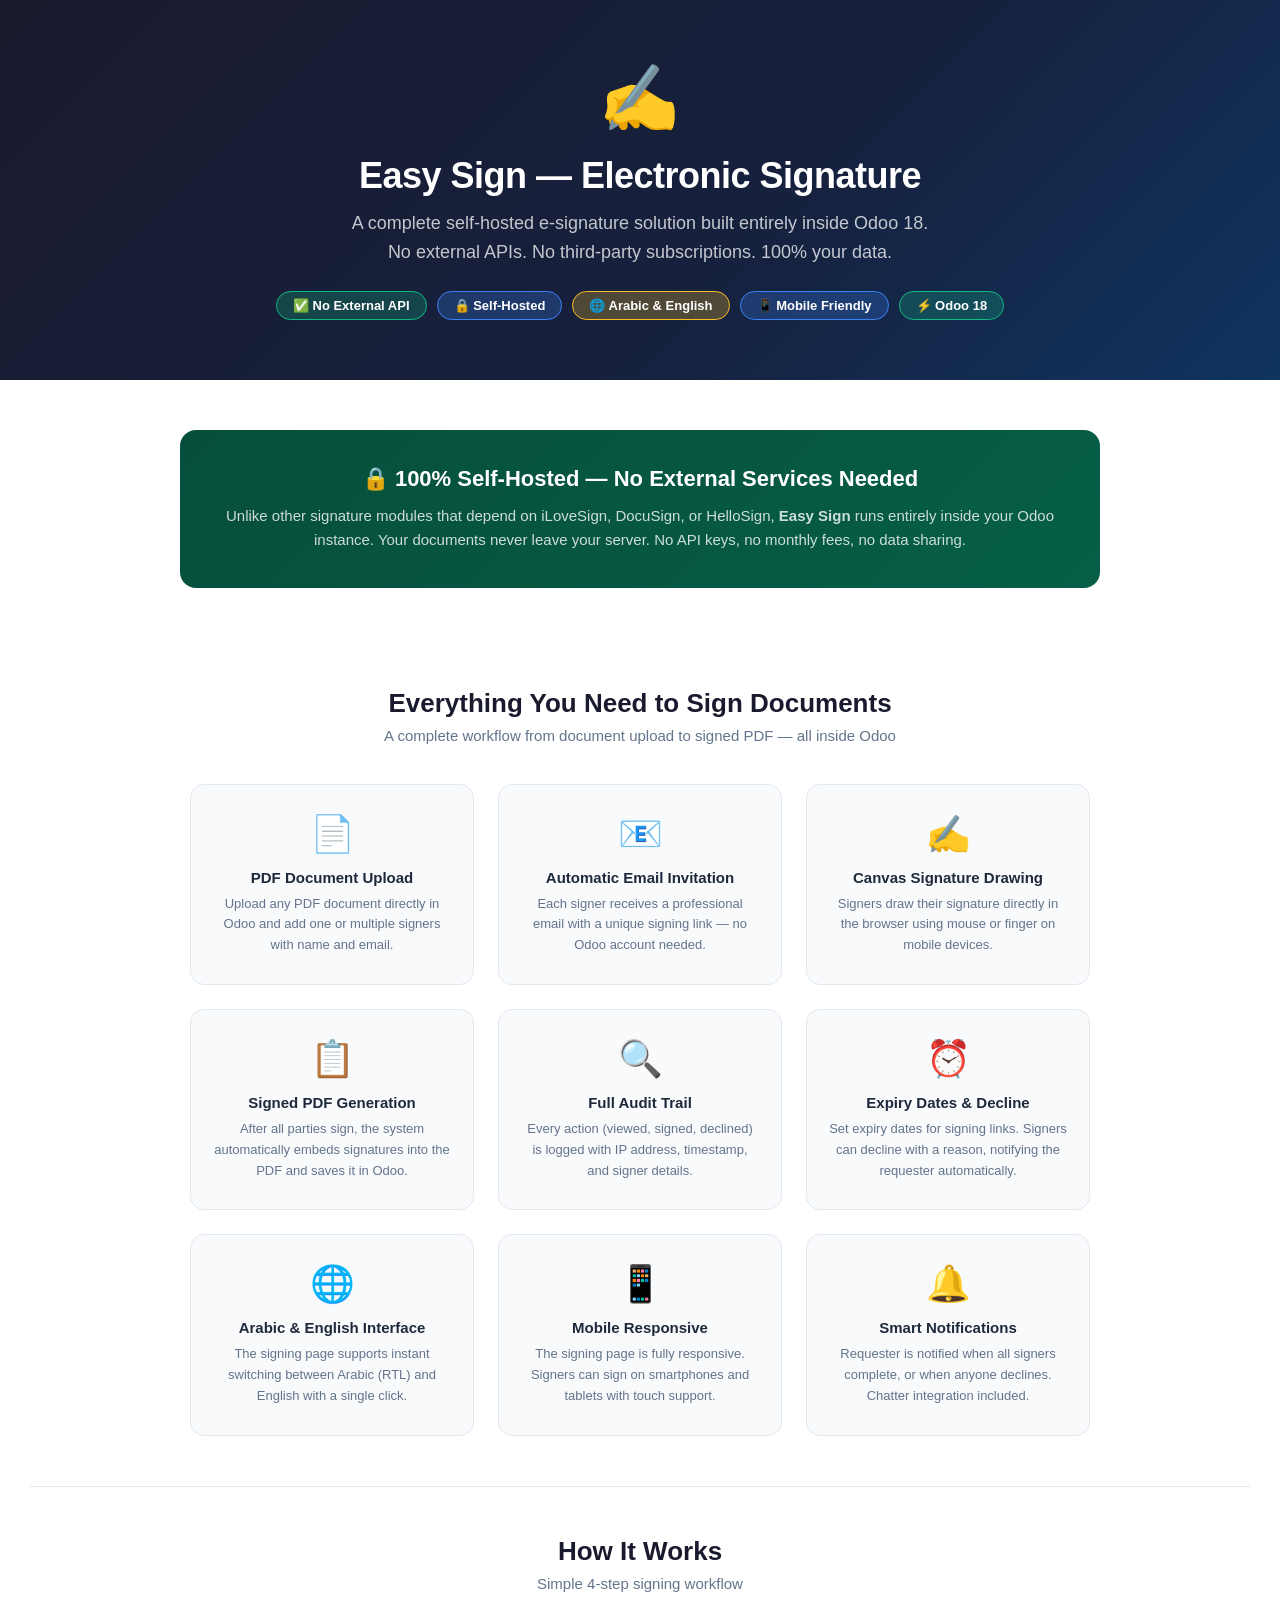
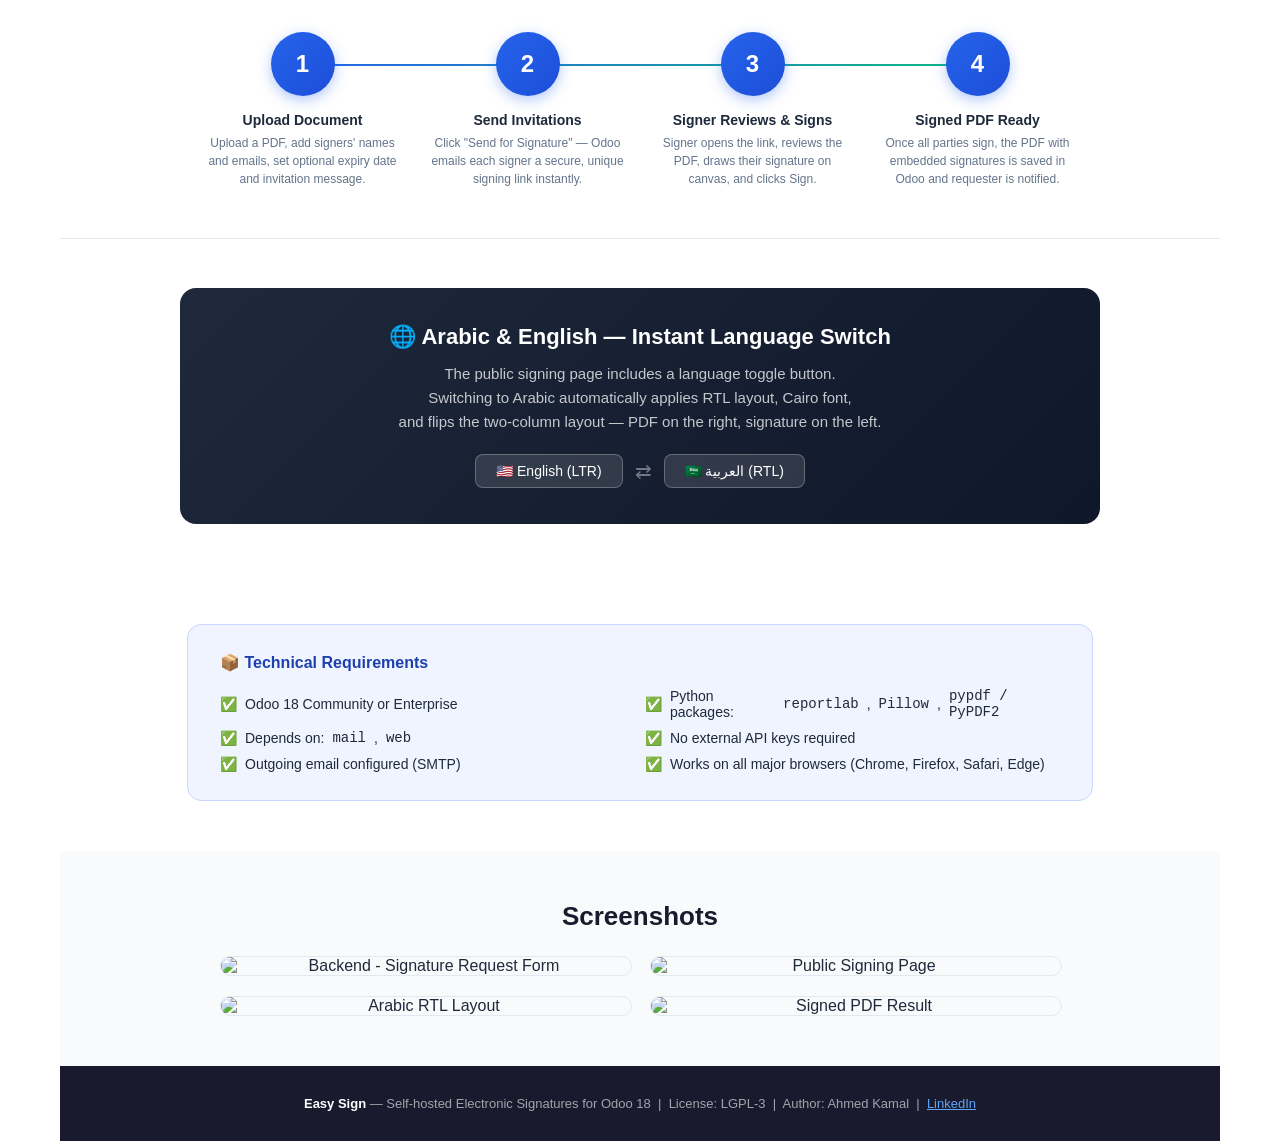
==== static/description/index.html @ c014c870 "Initial release: Easy Sign 18.0.1.0.0 Self-hosted electronic signature module for Odoo 18. - PDF doc" ====
<!DOCTYPE html>
<html lang="en">
<head>
    <meta charset="utf-8"/>
    <meta name="viewport" content="width=device-width, initial-scale=1"/>
    <style>
        body {
            font-family: 'Segoe UI', Arial, sans-serif;
            color: #1e293b;
            margin: 0;
            padding: 0;
            background: #fff;
        }

        /* ── Hero ── */
        .es-hero {
            background: linear-gradient(135deg, #1a1a2e 0%, #16213e 60%, #0f3460 100%);
            padding: 60px 40px;
            text-align: center;
            color: #fff;
        }
        .es-hero-icon {
            font-size: 64px;
            margin-bottom: 20px;
            display: block;
        }
        .es-hero h1 {
            font-size: 36px;
            font-weight: 800;
            margin: 0 0 12px 0;
            letter-spacing: -0.5px;
        }
        .es-hero p {
            font-size: 18px;
            color: rgba(255,255,255,0.75);
            margin: 0 auto;
            max-width: 600px;
            line-height: 1.6;
        }
        .es-badge-row {
            margin-top: 24px;
            display: flex;
            gap: 10px;
            justify-content: center;
            flex-wrap: wrap;
        }
        .es-badge {
            padding: 6px 16px;
            border-radius: 20px;
            font-size: 13px;
            font-weight: 700;
            border: 1.5px solid rgba(255,255,255,0.3);
            color: #fff;
        }
        .es-badge-green { background: rgba(16,185,129,0.25); border-color: #10b981; }
        .es-badge-blue  { background: rgba(59,130,246,0.25); border-color: #3b82f6; }
        .es-badge-gold  { background: rgba(251,191,36,0.25); border-color: #fbbf24; }

        /* ── Section ── */
        .es-section {
            max-width: 900px;
            margin: 0 auto;
            padding: 50px 30px;
        }
        .es-section-title {
            font-size: 26px;
            font-weight: 800;
            color: #1a1a2e;
            margin: 0 0 8px 0;
            text-align: center;
        }
        .es-section-sub {
            font-size: 15px;
            color: #64748b;
            text-align: center;
            margin: 0 0 40px 0;
        }

        /* ── Features grid ── */
        .es-features {
            display: grid;
            grid-template-columns: repeat(3, 1fr);
            gap: 24px;
            margin-top: 32px;
        }
        .es-feature-card {
            background: #f8fafc;
            border: 1px solid #e2e8f0;
            border-radius: 14px;
            padding: 28px 22px;
            text-align: center;
            transition: transform 0.2s, box-shadow 0.2s;
        }
        .es-feature-card:hover {
            transform: translateY(-4px);
            box-shadow: 0 8px 24px rgba(0,0,0,0.08);
        }
        .es-feature-icon {
            font-size: 36px;
            margin-bottom: 14px;
            display: block;
        }
        .es-feature-title {
            font-size: 15px;
            font-weight: 700;
            color: #1e293b;
            margin: 0 0 8px 0;
        }
        .es-feature-desc {
            font-size: 13px;
            color: #64748b;
            line-height: 1.6;
            margin: 0;
        }

        /* ── How it works ── */
        .es-steps {
            display: flex;
            gap: 0;
            margin-top: 32px;
            position: relative;
        }
        .es-steps::before {
            content: '';
            position: absolute;
            top: 32px;
            left: 10%;
            right: 10%;
            height: 2px;
            background: linear-gradient(90deg, #2563eb, #10b981);
            z-index: 0;
        }
        .es-step {
            flex: 1;
            text-align: center;
            position: relative;
            z-index: 1;
            padding: 0 12px;
        }
        .es-step-num {
            width: 64px;
            height: 64px;
            border-radius: 50%;
            background: linear-gradient(135deg, #2563eb, #1d4ed8);
            color: #fff;
            font-size: 24px;
            font-weight: 800;
            display: flex;
            align-items: center;
            justify-content: center;
            margin: 0 auto 16px;
            box-shadow: 0 4px 14px rgba(37,99,235,0.35);
        }
        .es-step-title {
            font-size: 14px;
            font-weight: 700;
            color: #1e293b;
            margin: 0 0 6px 0;
        }
        .es-step-desc {
            font-size: 12px;
            color: #64748b;
            line-height: 1.5;
            margin: 0;
        }

        /* ── No external API banner ── */
        .es-no-api {
            background: linear-gradient(135deg, #064e3b, #065f46);
            border-radius: 16px;
            padding: 36px 40px;
            text-align: center;
            color: #fff;
            margin: 0 30px 50px;
            max-width: 840px;
            margin-left: auto;
            margin-right: auto;
        }
        .es-no-api h3 {
            font-size: 22px;
            font-weight: 800;
            margin: 0 0 12px 0;
        }
        .es-no-api p {
            font-size: 15px;
            color: rgba(255,255,255,0.8);
            margin: 0;
            line-height: 1.6;
        }

        /* ── Bilingual highlight ── */
        .es-bilingual {
            background: linear-gradient(135deg, #1e293b, #0f172a);
            border-radius: 16px;
            padding: 36px 40px;
            text-align: center;
            color: #fff;
            margin-bottom: 50px;
            max-width: 840px;
            margin-left: auto;
            margin-right: auto;
        }
        .es-bilingual h3 { font-size: 22px; font-weight: 800; margin: 0 0 12px 0; }
        .es-bilingual p  { font-size: 15px; color: rgba(255,255,255,0.75); margin: 0; line-height: 1.6; }

        /* ── Requirements ── */
        .es-requirements {
            background: #f0f4ff;
            border: 1px solid #c7d7fe;
            border-radius: 14px;
            padding: 28px 32px;
            max-width: 840px;
            margin: 0 auto 50px;
        }
        .es-requirements h4 {
            font-size: 16px;
            font-weight: 700;
            color: #1e40af;
            margin: 0 0 16px 0;
        }
        .es-req-list {
            list-style: none;
            padding: 0;
            margin: 0;
            display: grid;
            grid-template-columns: 1fr 1fr;
            gap: 10px;
        }
        .es-req-list li {
            font-size: 14px;
            color: #1e293b;
            display: flex;
            align-items: center;
            gap: 8px;
        }
        .es-req-list li::before {
            content: '✅';
            font-size: 14px;
            flex-shrink: 0;
        }

        /* ── Divider ── */
        .es-divider {
            height: 1px;
            background: #e2e8f0;
            margin: 0 30px;
        }

        /* ── Screenshot placeholder ── */
        .es-screenshots {
            background: #f8fafc;
            padding: 50px 30px;
            text-align: center;
        }
        .es-screenshot-wrap {
            display: grid;
            grid-template-columns: 1fr 1fr;
            gap: 20px;
            max-width: 840px;
            margin: 24px auto 0;
        }
        .es-screenshot-box {
            background: #e2e8f0;
            border-radius: 10px;
            height: 200px;
            display: flex;
            align-items: center;
            justify-content: center;
            color: #94a3b8;
            font-size: 13px;
            font-weight: 600;
        }

        /* ── Footer ── */
        .es-footer-strip {
            background: #1a1a2e;
            padding: 30px 40px;
            text-align: center;
            color: rgba(255,255,255,0.6);
            font-size: 13px;
        }
        .es-footer-strip strong { color: #fff; }

        @media (max-width: 768px) {
            .es-features { grid-template-columns: 1fr; }
            .es-steps { flex-direction: column; gap: 20px; }
            .es-steps::before { display: none; }
            .es-req-list { grid-template-columns: 1fr; }
            .es-screenshot-wrap { grid-template-columns: 1fr; }
        }
    </style>
</head>
<body>

<!-- ══════════════════════════════════════════════════
     HERO
══════════════════════════════════════════════════ -->
<div class="es-hero">
    <span class="es-hero-icon">✍️</span>
    <h1>Easy Sign — Electronic Signature</h1>
    <p>
        A complete self-hosted e-signature solution built entirely inside Odoo 18.
        No external APIs. No third-party subscriptions. 100% your data.
    </p>
    <div class="es-badge-row">
        <span class="es-badge es-badge-green">✅ No External API</span>
        <span class="es-badge es-badge-blue">🔒 Self-Hosted</span>
        <span class="es-badge es-badge-gold">🌐 Arabic &amp; English</span>
        <span class="es-badge es-badge-blue">📱 Mobile Friendly</span>
        <span class="es-badge es-badge-green">⚡ Odoo 18</span>
    </div>
</div>

<!-- ══════════════════════════════════════════════════
     NO EXTERNAL API BANNER
══════════════════════════════════════════════════ -->
<div style="padding: 50px 30px 0;">
    <div class="es-no-api">
        <h3>🔒 100% Self-Hosted — No External Services Needed</h3>
        <p>
            Unlike other signature modules that depend on iLoveSign, DocuSign, or HelloSign,
            <strong>Easy Sign</strong> runs entirely inside your Odoo instance.
            Your documents never leave your server. No API keys, no monthly fees, no data sharing.
        </p>
    </div>
</div>

<!-- ══════════════════════════════════════════════════
     FEATURES
══════════════════════════════════════════════════ -->
<div class="es-section">
    <h2 class="es-section-title">Everything You Need to Sign Documents</h2>
    <p class="es-section-sub">A complete workflow from document upload to signed PDF — all inside Odoo</p>

    <div class="es-features">
        <div class="es-feature-card">
            <span class="es-feature-icon">📄</span>
            <p class="es-feature-title">PDF Document Upload</p>
            <p class="es-feature-desc">Upload any PDF document directly in Odoo and add one or multiple signers with name and email.</p>
        </div>
        <div class="es-feature-card">
            <span class="es-feature-icon">📧</span>
            <p class="es-feature-title">Automatic Email Invitation</p>
            <p class="es-feature-desc">Each signer receives a professional email with a unique signing link — no Odoo account needed.</p>
        </div>
        <div class="es-feature-card">
            <span class="es-feature-icon">✍️</span>
            <p class="es-feature-title">Canvas Signature Drawing</p>
            <p class="es-feature-desc">Signers draw their signature directly in the browser using mouse or finger on mobile devices.</p>
        </div>
        <div class="es-feature-card">
            <span class="es-feature-icon">📋</span>
            <p class="es-feature-title">Signed PDF Generation</p>
            <p class="es-feature-desc">After all parties sign, the system automatically embeds signatures into the PDF and saves it in Odoo.</p>
        </div>
        <div class="es-feature-card">
            <span class="es-feature-icon">🔍</span>
            <p class="es-feature-title">Full Audit Trail</p>
            <p class="es-feature-desc">Every action (viewed, signed, declined) is logged with IP address, timestamp, and signer details.</p>
        </div>
        <div class="es-feature-card">
            <span class="es-feature-icon">⏰</span>
            <p class="es-feature-title">Expiry Dates &amp; Decline</p>
            <p class="es-feature-desc">Set expiry dates for signing links. Signers can decline with a reason, notifying the requester automatically.</p>
        </div>
        <div class="es-feature-card">
            <span class="es-feature-icon">🌐</span>
            <p class="es-feature-title">Arabic &amp; English Interface</p>
            <p class="es-feature-desc">The signing page supports instant switching between Arabic (RTL) and English with a single click.</p>
        </div>
        <div class="es-feature-card">
            <span class="es-feature-icon">📱</span>
            <p class="es-feature-title">Mobile Responsive</p>
            <p class="es-feature-desc">The signing page is fully responsive. Signers can sign on smartphones and tablets with touch support.</p>
        </div>
        <div class="es-feature-card">
            <span class="es-feature-icon">🔔</span>
            <p class="es-feature-title">Smart Notifications</p>
            <p class="es-feature-desc">Requester is notified when all signers complete, or when anyone declines. Chatter integration included.</p>
        </div>
    </div>
</div>

<div class="es-divider"/>

<!-- ══════════════════════════════════════════════════
     HOW IT WORKS
══════════════════════════════════════════════════ -->
<div class="es-section">
    <h2 class="es-section-title">How It Works</h2>
    <p class="es-section-sub">Simple 4-step signing workflow</p>

    <div class="es-steps">
        <div class="es-step">
            <div class="es-step-num">1</div>
            <p class="es-step-title">Upload Document</p>
            <p class="es-step-desc">Upload a PDF, add signers' names and emails, set optional expiry date and invitation message.</p>
        </div>
        <div class="es-step">
            <div class="es-step-num">2</div>
            <p class="es-step-title">Send Invitations</p>
            <p class="es-step-desc">Click "Send for Signature" — Odoo emails each signer a secure, unique signing link instantly.</p>
        </div>
        <div class="es-step">
            <div class="es-step-num">3</div>
            <p class="es-step-title">Signer Reviews &amp; Signs</p>
            <p class="es-step-desc">Signer opens the link, reviews the PDF, draws their signature on canvas, and clicks Sign.</p>
        </div>
        <div class="es-step">
            <div class="es-step-num">4</div>
            <p class="es-step-title">Signed PDF Ready</p>
            <p class="es-step-desc">Once all parties sign, the PDF with embedded signatures is saved in Odoo and requester is notified.</p>
        </div>
    </div>
</div>

<div class="es-divider"/>

<!-- ══════════════════════════════════════════════════
     BILINGUAL SECTION
══════════════════════════════════════════════════ -->
<div style="padding: 50px 30px 0;">
    <div class="es-bilingual">
        <h3>🌐 Arabic &amp; English — Instant Language Switch</h3>
        <p>
            The public signing page includes a language toggle button.<br/>
            Switching to Arabic automatically applies RTL layout, Cairo font,<br/>
            and flips the two-column layout — PDF on the right, signature on the left.
        </p>
        <div style="margin-top: 20px; display: flex; gap: 12px; justify-content: center; flex-wrap: wrap;">
            <span style="background: rgba(255,255,255,0.12); border: 1px solid rgba(255,255,255,0.25); border-radius: 8px; padding: 8px 20px; font-size: 14px; color: #fff;">🇺🇸 English (LTR)</span>
            <span style="font-size: 20px; color: rgba(255,255,255,0.4); display: flex; align-items: center;">⇄</span>
            <span style="background: rgba(255,255,255,0.12); border: 1px solid rgba(255,255,255,0.25); border-radius: 8px; padding: 8px 20px; font-size: 14px; color: #fff;">🇸🇦 العربية (RTL)</span>
        </div>
    </div>
</div>

<!-- ══════════════════════════════════════════════════
     REQUIREMENTS
══════════════════════════════════════════════════ -->
<div style="padding: 50px 30px 0;">
    <div class="es-requirements">
        <h4>📦 Technical Requirements</h4>
        <ul class="es-req-list">
            <li>Odoo 18 Community or Enterprise</li>
            <li>Python packages: <code>reportlab</code>, <code>Pillow</code>, <code>pypdf / PyPDF2</code></li>
            <li>Depends on: <code>mail</code>, <code>web</code></li>
            <li>No external API keys required</li>
            <li>Outgoing email configured (SMTP)</li>
            <li>Works on all major browsers (Chrome, Firefox, Safari, Edge)</li>
        </ul>
    </div>
</div>

<!-- ══════════════════════════════════════════════════
     SCREENSHOTS SECTION
══════════════════════════════════════════════════ -->
<div class="es-screenshots">
    <h2 class="es-section-title">Screenshots</h2>
    <div class="es-screenshot-wrap">
        <img src="screenshots/1_backend.png" alt="Backend - Signature Request Form"
             style="border-radius:10px;border:1px solid #e2e8f0;width:100%;"/>
        <img src="screenshots/2_signing_page.png" alt="Public Signing Page"
             style="border-radius:10px;border:1px solid #e2e8f0;width:100%;"/>
        <img src="screenshots/3_arabic.png" alt="Arabic RTL Layout"
             style="border-radius:10px;border:1px solid #e2e8f0;width:100%;"/>
        <img src="screenshots/4_signed_pdf.png" alt="Signed PDF Result"
             style="border-radius:10px;border:1px solid #e2e8f0;width:100%;"/>
    </div>
</div>

<!-- ══════════════════════════════════════════════════
     FOOTER
══════════════════════════════════════════════════ -->
<div class="es-footer-strip">
    <strong>Easy Sign</strong> — Self-hosted Electronic Signatures for Odoo 18 &nbsp;|&nbsp;
    License: LGPL-3 &nbsp;|&nbsp; Author: Ahmed Kamal &nbsp;|&nbsp;
    <a href="https://www.linkedin.com/in/ahmed-kamal-97569316b/" style="color:#60a5fa;">LinkedIn</a>
</div>

</body>
</html>
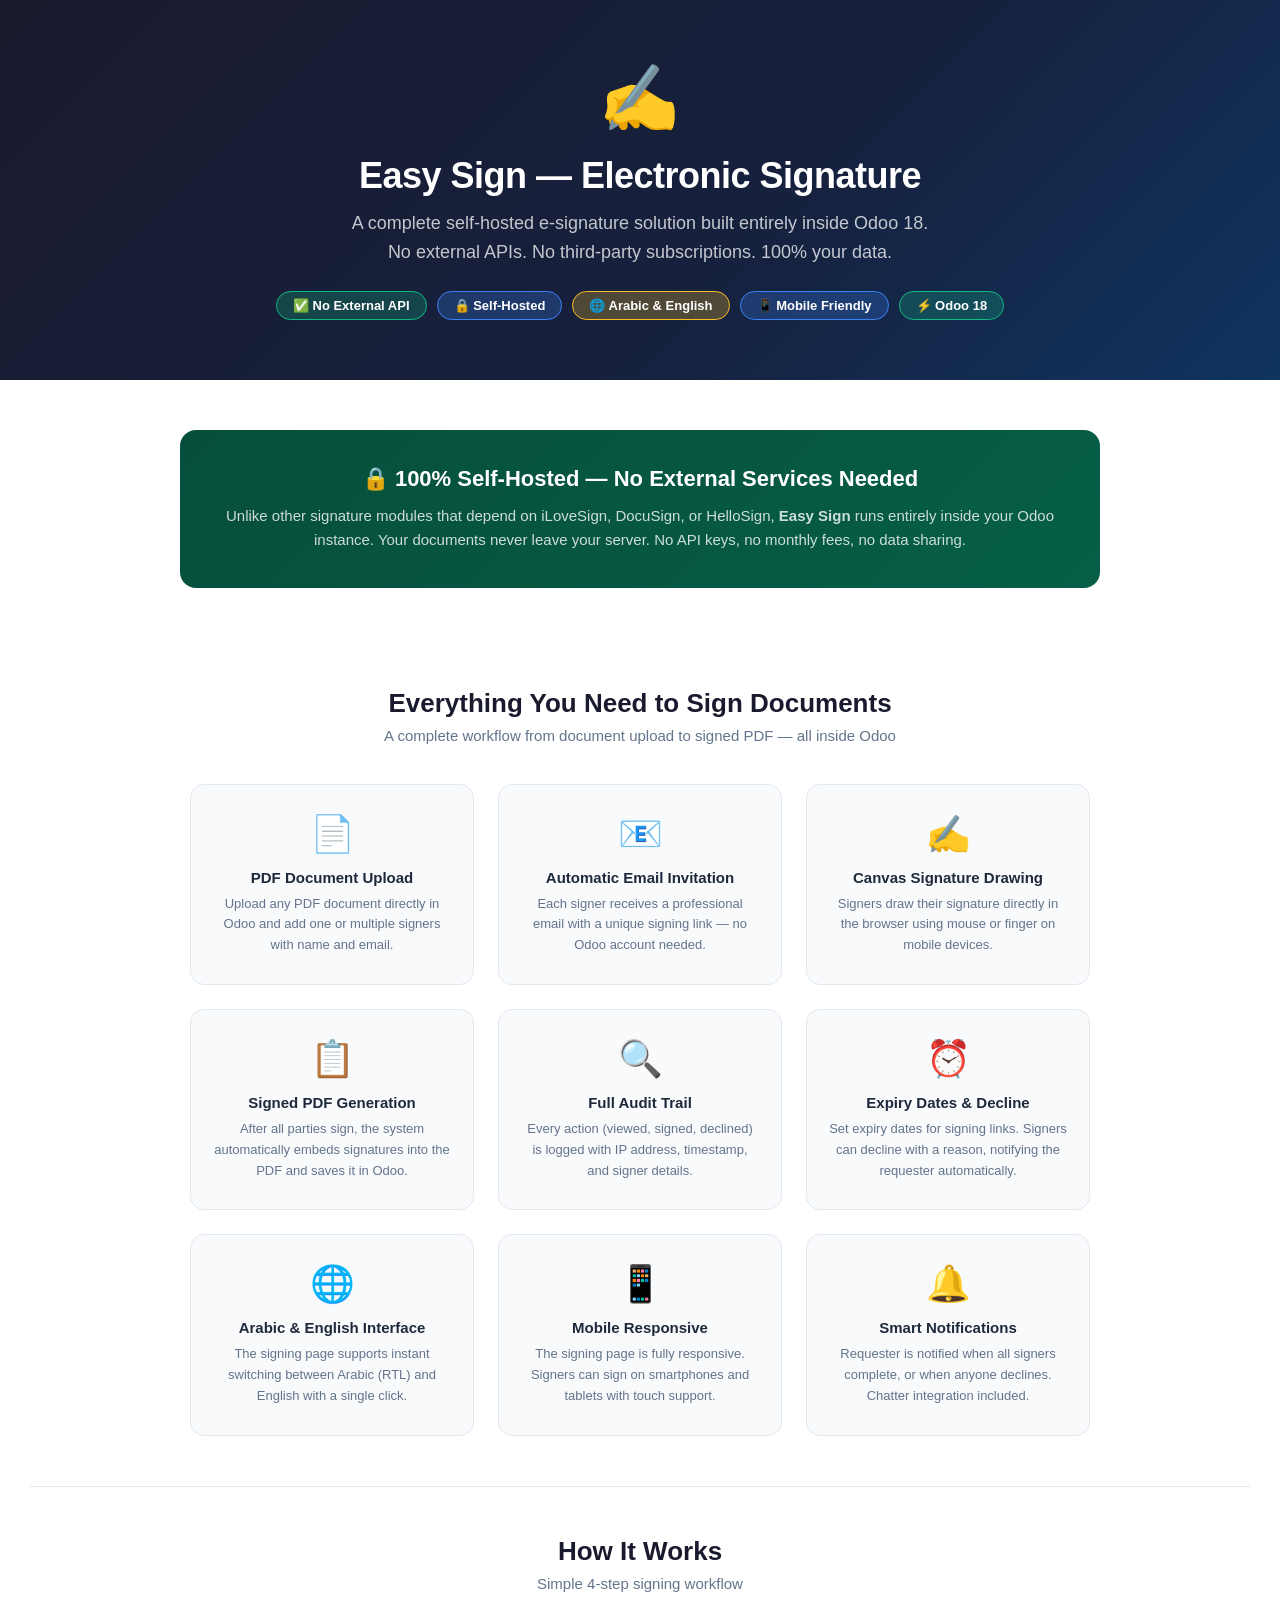
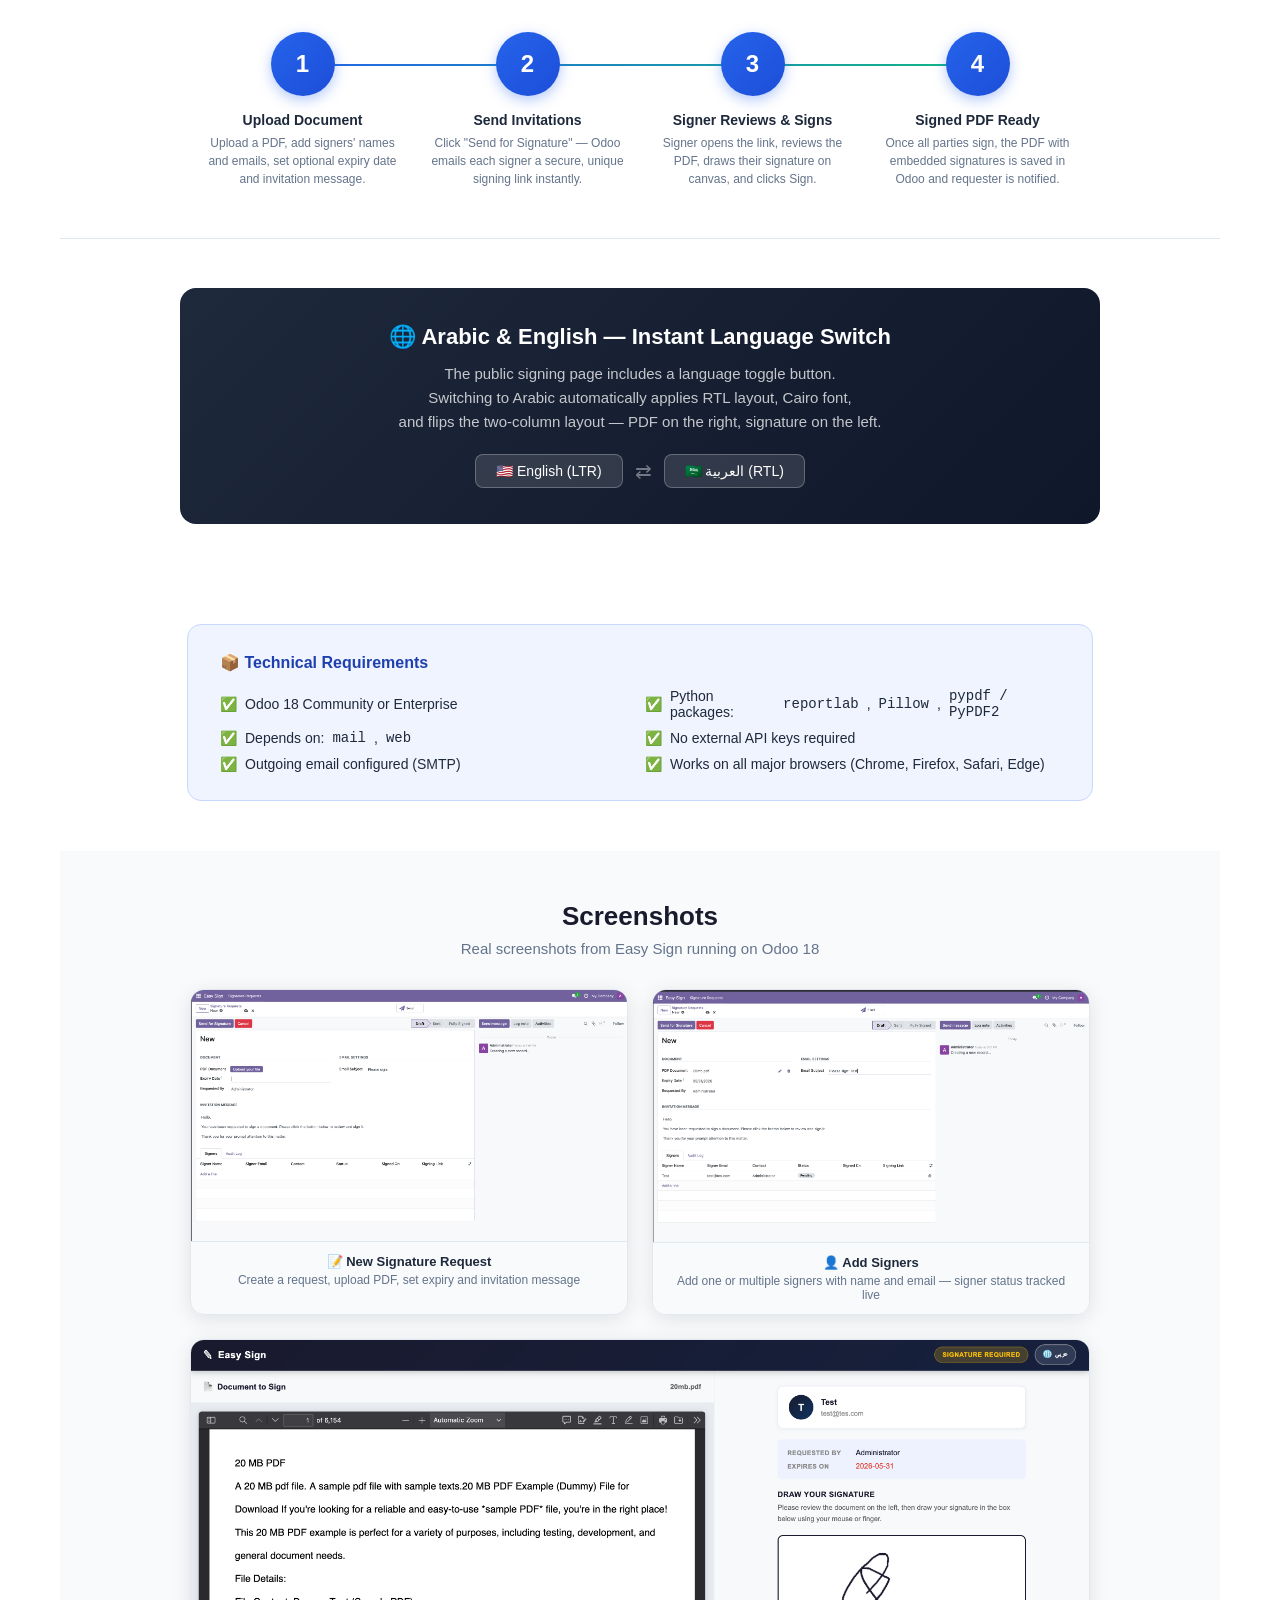
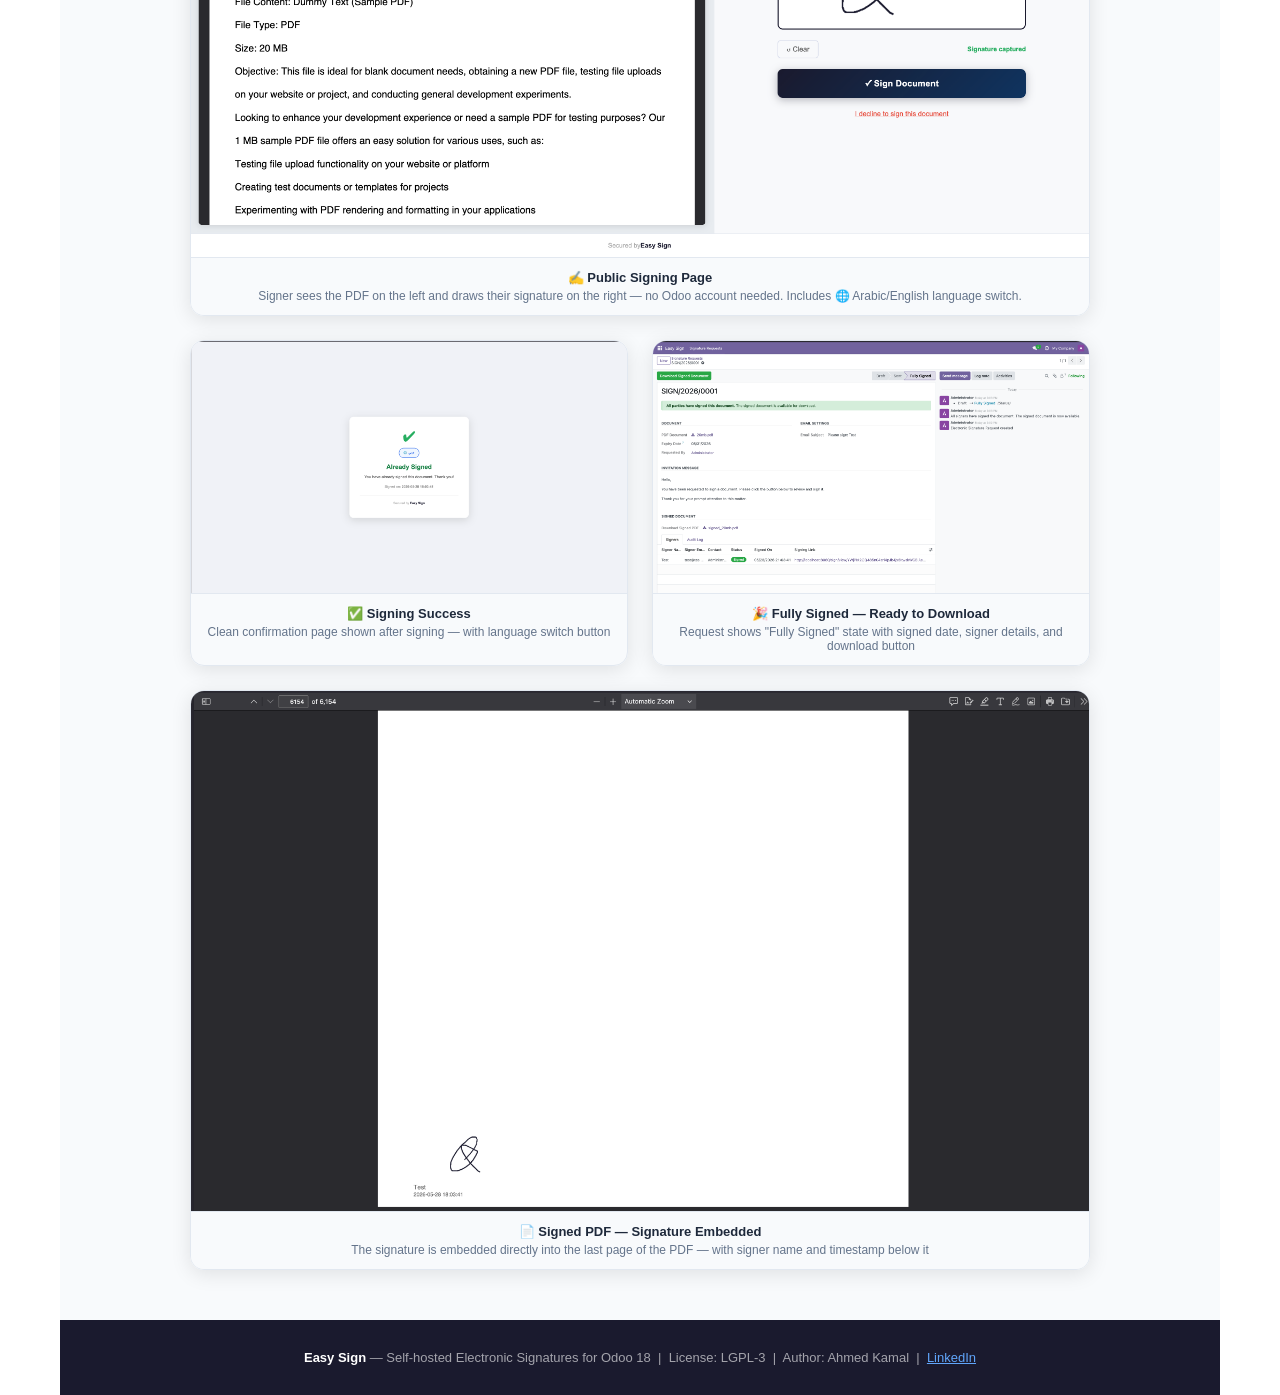
==== commit f34dd6fe: "ff" ====
--- a/static/description/index.html
+++ b/static/description/index.html
@@ -457,15 +457,70 @@
 ══════════════════════════════════════════════════ -->
 <div class="es-screenshots">
     <h2 class="es-section-title">Screenshots</h2>
-    <div class="es-screenshot-wrap">
-        <img src="screenshots/1_backend.png" alt="Backend - Signature Request Form"
-             style="border-radius:10px;border:1px solid #e2e8f0;width:100%;"/>
-        <img src="screenshots/2_signing_page.png" alt="Public Signing Page"
-             style="border-radius:10px;border:1px solid #e2e8f0;width:100%;"/>
-        <img src="screenshots/3_arabic.png" alt="Arabic RTL Layout"
-             style="border-radius:10px;border:1px solid #e2e8f0;width:100%;"/>
-        <img src="screenshots/4_signed_pdf.png" alt="Signed PDF Result"
-             style="border-radius:10px;border:1px solid #e2e8f0;width:100%;"/>
+    <p style="text-align:center;color:#64748b;font-size:15px;margin:0 0 32px 0;">Real screenshots from Easy Sign running on Odoo 18</p>
+
+    <div style="max-width:900px;margin:0 auto;display:grid;grid-template-columns:1fr 1fr;gap:24px;">
+
+        <!-- Screenshot 1 -->
+        <div style="border-radius:14px;overflow:hidden;box-shadow:0 4px 20px rgba(0,0,0,0.10);border:1px solid #e2e8f0;">
+            <img src="screenshots/1_new_request.png" alt="New Signature Request Form"
+                 style="width:100%;display:block;"/>
+            <div style="padding:12px 16px;background:#f8fafc;border-top:1px solid #e2e8f0;">
+                <p style="margin:0;font-size:13px;font-weight:700;color:#1e293b;">📝 New Signature Request</p>
+                <p style="margin:4px 0 0;font-size:12px;color:#64748b;">Create a request, upload PDF, set expiry and invitation message</p>
+            </div>
+        </div>
+
+        <!-- Screenshot 2 -->
+        <div style="border-radius:14px;overflow:hidden;box-shadow:0 4px 20px rgba(0,0,0,0.10);border:1px solid #e2e8f0;">
+            <img src="screenshots/2_request_with_signer.png" alt="Request with Signer Added"
+                 style="width:100%;display:block;"/>
+            <div style="padding:12px 16px;background:#f8fafc;border-top:1px solid #e2e8f0;">
+                <p style="margin:0;font-size:13px;font-weight:700;color:#1e293b;">👤 Add Signers</p>
+                <p style="margin:4px 0 0;font-size:12px;color:#64748b;">Add one or multiple signers with name and email — signer status tracked live</p>
+            </div>
+        </div>
+
+        <!-- Screenshot 3 — full width -->
+        <div style="grid-column:1/-1;border-radius:14px;overflow:hidden;box-shadow:0 4px 20px rgba(0,0,0,0.10);border:1px solid #e2e8f0;">
+            <img src="screenshots/3_signing_page.png" alt="Public Signing Page"
+                 style="width:100%;display:block;"/>
+            <div style="padding:12px 16px;background:#f8fafc;border-top:1px solid #e2e8f0;">
+                <p style="margin:0;font-size:13px;font-weight:700;color:#1e293b;">✍️ Public Signing Page</p>
+                <p style="margin:4px 0 0;font-size:12px;color:#64748b;">Signer sees the PDF on the left and draws their signature on the right — no Odoo account needed. Includes 🌐 Arabic/English language switch.</p>
+            </div>
+        </div>
+
+        <!-- Screenshot 4 -->
+        <div style="border-radius:14px;overflow:hidden;box-shadow:0 4px 20px rgba(0,0,0,0.10);border:1px solid #e2e8f0;">
+            <img src="screenshots/4_success_page.png" alt="Signing Success Page"
+                 style="width:100%;display:block;"/>
+            <div style="padding:12px 16px;background:#f8fafc;border-top:1px solid #e2e8f0;">
+                <p style="margin:0;font-size:13px;font-weight:700;color:#1e293b;">✅ Signing Success</p>
+                <p style="margin:4px 0 0;font-size:12px;color:#64748b;">Clean confirmation page shown after signing — with language switch button</p>
+            </div>
+        </div>
+
+        <!-- Screenshot 5 -->
+        <div style="border-radius:14px;overflow:hidden;box-shadow:0 4px 20px rgba(0,0,0,0.10);border:1px solid #e2e8f0;">
+            <img src="screenshots/5_fully_signed.png" alt="Fully Signed Document in Odoo"
+                 style="width:100%;display:block;"/>
+            <div style="padding:12px 16px;background:#f8fafc;border-top:1px solid #e2e8f0;">
+                <p style="margin:0;font-size:13px;font-weight:700;color:#1e293b;">🎉 Fully Signed — Ready to Download</p>
+                <p style="margin:4px 0 0;font-size:12px;color:#64748b;">Request shows "Fully Signed" state with signed date, signer details, and download button</p>
+            </div>
+        </div>
+
+        <!-- Screenshot 6 — full width -->
+        <div style="grid-column:1/-1;border-radius:14px;overflow:hidden;box-shadow:0 4px 20px rgba(0,0,0,0.10);border:1px solid #e2e8f0;">
+            <img src="screenshots/6_signed_pdf.png" alt="Signed PDF with Embedded Signature"
+                 style="width:100%;display:block;"/>
+            <div style="padding:12px 16px;background:#f8fafc;border-top:1px solid #e2e8f0;">
+                <p style="margin:0;font-size:13px;font-weight:700;color:#1e293b;">📄 Signed PDF — Signature Embedded</p>
+                <p style="margin:4px 0 0;font-size:12px;color:#64748b;">The signature is embedded directly into the last page of the PDF — with signer name and timestamp below it</p>
+            </div>
+        </div>
+
     </div>
 </div>
 
